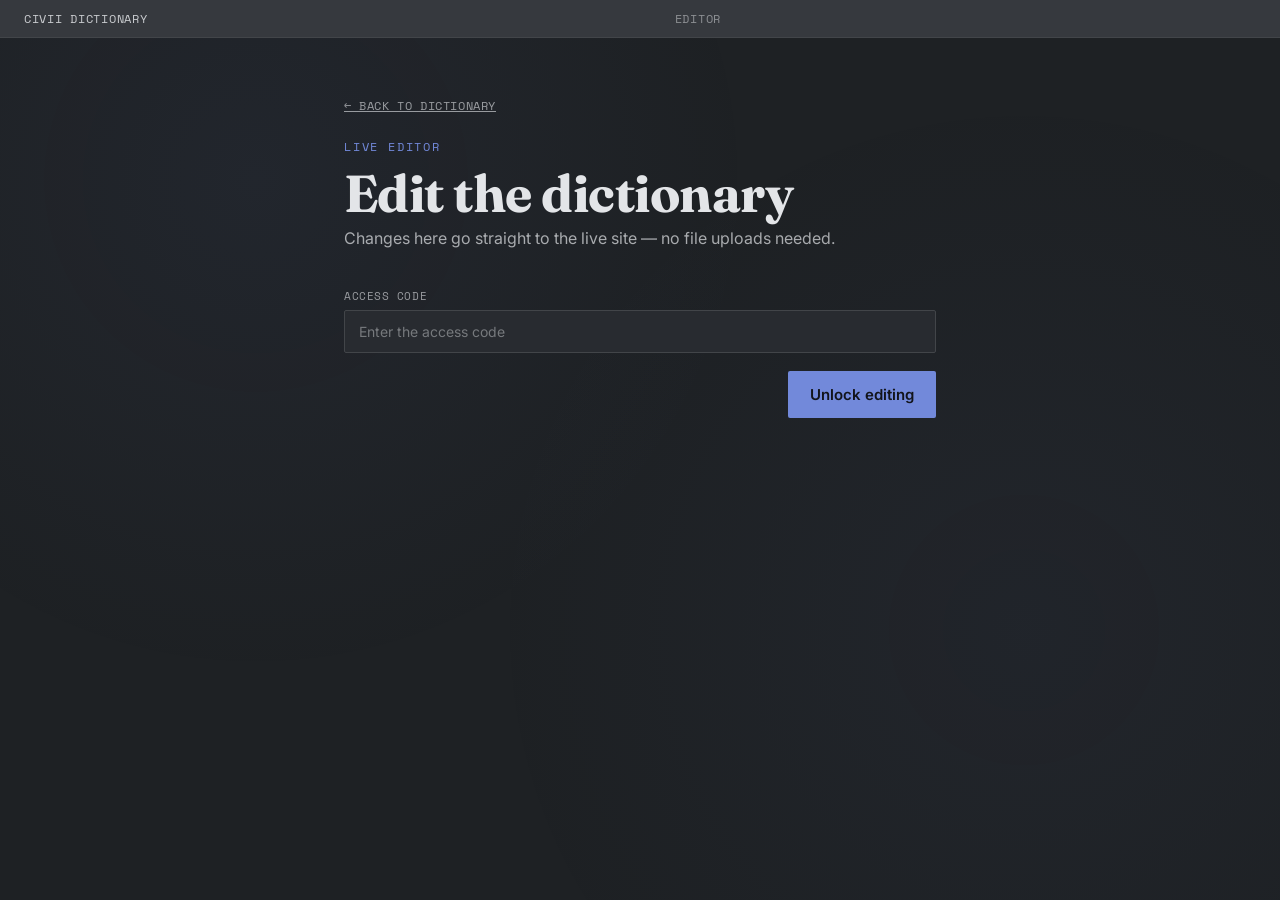
==== civii/edit/index.html @ 72562e59 "Add files via upload" ====
<!DOCTYPE html>
<html lang="en">
<head>
<meta charset="UTF-8">
<meta name="viewport" content="width=device-width, initial-scale=1.0">
<title>Civii Dictionary — Editor</title>
<link rel="preconnect" href="https://fonts.googleapis.com">
<link href="https://fonts.googleapis.com/css2?family=Fraunces:opsz,wght@9..144,400;9..144,500;9..144,600;9..144,700&family=Space+Mono:wght@400;700&family=Inter:wght@400;500;600&display=swap" rel="stylesheet">
<link rel="stylesheet" href="../style.css">
<link rel="stylesheet" href="edit.css">
</head>
<body>

<div class="guidebar">
  <span>Civii Dictionary</span>
  <span class="mid">Editor</span>
  <span>&nbsp;</span>
</div>

<div class="gen-shell">
  <a class="back-link" href="../index.html">&larr; Back to dictionary</a>
  <div class="eyebrow">Live editor</div>
  <h1>Edit the dictionary</h1>
  <p class="tagline">Changes here go straight to the live site — no file uploads needed.</p>

  <div id="lockScreen">
    <div class="field">
      <label for="accessCode">Access code</label>
      <input type="password" id="accessCode" placeholder="Enter the access code" autocomplete="off">
    </div>
    <div class="gen-actions">
      <button type="button" class="primary" id="unlockBtn">Unlock editing</button>
    </div>
    <p id="unlockError" class="edit-error" style="display:none;"></p>
  </div>

  <div id="editScreen" style="display:none;">
    <div class="edit-toolbar">
      <span id="editStatus" class="edit-status"></span>
      <button type="button" class="ghost" id="lockBtn">Lock</button>
    </div>

    <div id="entriesEditList"></div>

    <div class="new-entry-card">
      <h2>Add a new word</h2>
      <div class="field">
        <label for="nTerm">Term</label>
        <input type="text" id="nTerm" maxlength="60" placeholder="e.g. Blorpening">
      </div>
      <div class="field">
        <label for="nDef">Definition</label>
        <textarea id="nDef" maxlength="400" placeholder="What does it mean?"></textarea>
      </div>
      <div class="field">
        <label for="nExample">Example (optional)</label>
        <textarea id="nExample" maxlength="300" placeholder="Used in a sentence…"></textarea>
      </div>
      <div class="gen-actions">
        <button type="button" class="primary" id="addBtn">Add word</button>
      </div>
    </div>
  </div>
</div>

<script src="edit.js"></script>
</body>
</html>
---- civii/style.css ----
:root{
  --bg: #1e2124;
  --bg-panel: #282b30;
  --bg-card: #36393e;
  --border: #424549;
  --accent: #7289da;
  --accent-hover: #8ea1e1;
  --text: #e3e5e8;
  --text-dim: rgba(227,229,232,0.62);
  --text-faint: rgba(227,229,232,0.42);
  --sans: 'Inter', sans-serif;
  --serif: 'Fraunces', serif;
  --mono: 'Space Mono', monospace;
}

*{box-sizing:border-box;}
html{scroll-behavior:smooth;}
body{
  margin:0;
  background:var(--bg);
  color:var(--text);
  font-family:var(--sans);
  -webkit-font-smoothing:antialiased;
}

body::before{
  content:"";
  position:fixed;
  inset:0;
  pointer-events:none;
  background-image:
    radial-gradient(circle at 20% 20%, rgba(114,137,218,0.05) 0, transparent 40%),
    radial-gradient(circle at 80% 70%, rgba(114,137,218,0.04) 0, transparent 45%);
  z-index:0;
}

a{color:var(--accent);}

/* ---------- guide bar ---------- */
.guidebar{
  position:sticky;
  top:0;
  z-index:50;
  display:flex;
  justify-content:space-between;
  align-items:center;
  padding:10px 24px;
  background:var(--bg-card);
  border-bottom:1px solid var(--border);
  color:var(--text);
  font-family:var(--mono);
  font-size:12px;
  letter-spacing:0.06em;
  text-transform:uppercase;
}
.guidebar span{opacity:0.85;}
.guidebar .mid{opacity:0.5;}

/* ---------- header ---------- */
header{
  position:relative;
  z-index:1;
  padding:64px 24px 40px;
  max-width:760px;
  margin:0 auto;
  text-align:center;
}
.eyebrow{
  font-family:var(--mono);
  font-size:12px;
  letter-spacing:0.15em;
  text-transform:uppercase;
  color:var(--accent);
  margin-bottom:14px;
}
h1{
  font-family:var(--serif);
  font-optical-sizing:auto;
  font-weight:700;
  font-size:clamp(48px, 9vw, 88px);
  line-height:0.95;
  margin:0 0 6px;
  letter-spacing:-0.01em;
  color:var(--text);
}
.pronunciation{
  font-family:var(--mono);
  font-size:16px;
  color:var(--text);
  opacity:0.55;
  margin-bottom:18px;
}
.tagline{
  font-size:16px;
  line-height:1.6;
  color:var(--text);
  opacity:0.7;
  max-width:520px;
  margin:0 auto;
}
.stat-row{
  display:flex;
  justify-content:center;
  gap:28px;
  margin-top:28px;
  font-family:var(--mono);
  font-size:12px;
  text-transform:uppercase;
  letter-spacing:0.06em;
  color:var(--text-dim);
}

/* ---------- controls ---------- */
.controls{
  position:relative;
  z-index:1;
  max-width:760px;
  margin:0 auto;
  padding:0 24px 28px;
  display:flex;
  gap:12px;
  flex-wrap:wrap;
}
.search-wrap{
  flex:1;
  min-width:220px;
  position:relative;
}
.search-wrap input{
  width:100%;
  padding:14px 16px 14px 40px;
  border:1.5px solid var(--border);
  border-radius:2px;
  background:var(--bg-panel);
  font-family:var(--sans);
  font-size:15px;
  color:var(--text);
  outline:none;
  transition:border-color .15s ease;
}
.search-wrap input::placeholder{color:var(--text-faint);}
.search-wrap input:focus{border-color:var(--accent);}
.search-wrap::before{
  content:"§";
  position:absolute;
  left:14px;
  top:50%;
  transform:translateY(-50%);
  font-family:var(--serif);
  font-size:17px;
  color:var(--text-faint);
}
button.primary{
  padding:14px 22px;
  background:var(--accent);
  color:#12141a;
  border:none;
  border-radius:2px;
  font-family:var(--sans);
  font-weight:600;
  font-size:15px;
  cursor:pointer;
  transition:background .15s ease, transform .1s ease;
}
button.primary:hover{background:var(--accent-hover);}
button.primary:active{transform:scale(0.98);}
button.primary:focus-visible, .search-wrap input:focus-visible{
  outline:2px solid var(--accent);
  outline-offset:2px;
}
button.ghost{
  padding:11px 18px;
  background:none;
  border:1.5px solid var(--border);
  border-radius:2px;
  font-family:var(--sans);
  font-weight:600;
  font-size:14px;
  color:var(--text);
  cursor:pointer;
}
button.ghost:hover{border-color:var(--accent); color:var(--accent);}

/* ---------- entries ---------- */
main{
  position:relative;
  z-index:1;
  max-width:760px;
  margin:0 auto;
  padding:8px 24px 100px;
}
.entry{
  border-top:1px solid var(--border);
  padding:32px 0;
  display:grid;
  grid-template-columns:52px 1fr;
  gap:20px;
  animation:rise .4s ease both;
}
@keyframes rise{
  from{opacity:0; transform:translateY(8px);}
  to{opacity:1; transform:translateY(0);}
}
.entry-num{
  font-family:var(--mono);
  font-size:13px;
  color:var(--accent);
  padding-top:6px;
}
.entry-head{
  display:flex;
  align-items:baseline;
  gap:12px;
  flex-wrap:wrap;
  margin-bottom:6px;
}
.entry-term{
  font-family:var(--serif);
  font-weight:600;
  font-size:28px;
  color:var(--text);
}
.entry-pron{
  font-family:var(--mono);
  font-size:13px;
  color:var(--text-faint);
}
.entry-pos{
  font-family:var(--serif);
  font-style:italic;
  font-size:14px;
  color:var(--text-dim);
}
.entry-def{
  font-size:16px;
  line-height:1.65;
  margin:0 0 10px;
  color:var(--text);
}
.entry-example{
  border-left:2px solid var(--accent);
  padding-left:14px;
  font-family:var(--serif);
  font-style:italic;
  font-size:15px;
  line-height:1.6;
  color:var(--text-dim);
  margin:0 0 12px;
}
.empty{
  text-align:center;
  padding:60px 20px;
  font-family:var(--mono);
  font-size:13px;
  text-transform:uppercase;
  letter-spacing:0.05em;
  color:var(--text-faint);
}

.load-state{
  text-align:center;
  padding:60px 20px;
  font-family:var(--mono);
  font-size:13px;
  text-transform:uppercase;
  letter-spacing:0.05em;
  color:var(--text-faint);
}
.load-state.error{color:var(--accent); opacity:0.9;}

/* ---------- how-to panel ---------- */
.howto{
  max-width:760px;
  margin:0 auto 8px;
  padding:0 24px;
}
.howto details{
  border:1px solid var(--border);
  border-radius:2px;
  background:var(--bg-panel);
  padding:14px 16px;
}
.howto summary{
  cursor:pointer;
  font-family:var(--mono);
  font-size:12px;
  text-transform:uppercase;
  letter-spacing:0.05em;
  color:var(--text-dim);
}
.howto p{
  font-size:14px;
  line-height:1.6;
  margin:12px 0 0;
  color:var(--text-dim);
}
.howto a{color:var(--accent);}
.howto code{
  background:rgba(114,137,218,0.15);
  color:var(--accent-hover);
  padding:1px 5px;
  border-radius:3px;
  font-family:var(--mono);
  font-size:13px;
}

/* ---------- generator page ---------- */
.gen-shell{
  position:relative;
  z-index:1;
  max-width:640px;
  margin:0 auto;
  padding:56px 24px 100px;
}
.gen-shell .eyebrow{text-align:left;}
.gen-shell h1{font-size:clamp(36px, 7vw, 52px); text-align:left; margin-bottom:8px;}
.gen-shell .tagline{margin:0 0 36px; max-width:none; text-align:left;}
.field{margin-bottom:18px;}
.field label{
  display:block;
  font-family:var(--mono);
  font-size:11px;
  text-transform:uppercase;
  letter-spacing:0.05em;
  color:var(--text-dim);
  margin-bottom:6px;
}
.field input, .field textarea{
  width:100%;
  padding:12px 14px;
  border:1.5px solid var(--border);
  border-radius:2px;
  background:var(--bg-panel);
  font-family:var(--sans);
  font-size:14px;
  color:var(--text);
  outline:none;
  resize:vertical;
}
.field input::placeholder, .field textarea::placeholder{color:var(--text-faint);}
.field input:focus, .field textarea:focus{border-color:var(--accent);}
.field textarea{min-height:80px;}
.gen-actions{
  display:flex;
  justify-content:flex-end;
  gap:10px;
  margin-top:8px;
}
.gen-output-wrap{
  margin-top:36px;
  border-top:1px solid var(--border);
  padding-top:28px;
}
.gen-output-wrap p{
  font-size:14px;
  line-height:1.6;
  color:var(--text-dim);
  margin:0 0 14px;
}
.gen-output-wrap code{
  background:rgba(114,137,218,0.15);
  color:var(--accent-hover);
  padding:1px 5px;
  border-radius:3px;
  font-family:var(--mono);
  font-size:13px;
}
#snippetOutput{
  min-height:200px;
  font-family:var(--mono);
  font-size:13px;
  white-space:pre;
}
.back-link{
  display:inline-block;
  margin-bottom:24px;
  font-family:var(--mono);
  font-size:12px;
  text-transform:uppercase;
  letter-spacing:0.05em;
  color:var(--text-dim);
}
.back-link:hover{color:var(--accent);}

@media (max-width:480px){
  .entry{grid-template-columns:32px 1fr; gap:12px;}
  .entry-term{font-size:23px;}
}

@media (prefers-reduced-motion: reduce){
  *{animation-duration:0.01ms !important; scroll-behavior:auto !important;}
}
---- civii/edit/edit.css ----
.edit-error{
  color:#e58a8a;
  font-size:13px;
  font-family:var(--mono);
  margin-top:10px;
}

.edit-toolbar{
  display:flex;
  justify-content:space-between;
  align-items:center;
  margin-bottom:24px;
}
.edit-status{
  font-family:var(--mono);
  font-size:12px;
  text-transform:uppercase;
  letter-spacing:0.05em;
  color:var(--text-dim);
}

.edit-card{
  border:1px solid var(--border);
  background:var(--bg-panel);
  border-radius:2px;
  padding:20px;
  margin-bottom:16px;
}
.edit-card .field{margin-bottom:12px;}
.edit-card-actions{
  display:flex;
  justify-content:flex-end;
  gap:8px;
  margin-top:6px;
}
button.danger{
  padding:11px 18px;
  background:none;
  border:1.5px solid rgba(229,138,138,0.5);
  border-radius:2px;
  font-family:var(--sans);
  font-weight:600;
  font-size:14px;
  color:#e58a8a;
  cursor:pointer;
}
button.danger:hover{border-color:#e58a8a; background:rgba(229,138,138,0.08);}

.new-entry-card{
  border-top:1px solid var(--border);
  padding-top:28px;
  margin-top:12px;
}
.new-entry-card h2{
  font-family:var(--serif);
  font-size:22px;
  margin:0 0 18px;
  color:var(--text);
}

.save-hint{
  font-family:var(--mono);
  font-size:11px;
  color:var(--text-faint);
  margin-top:4px;
}
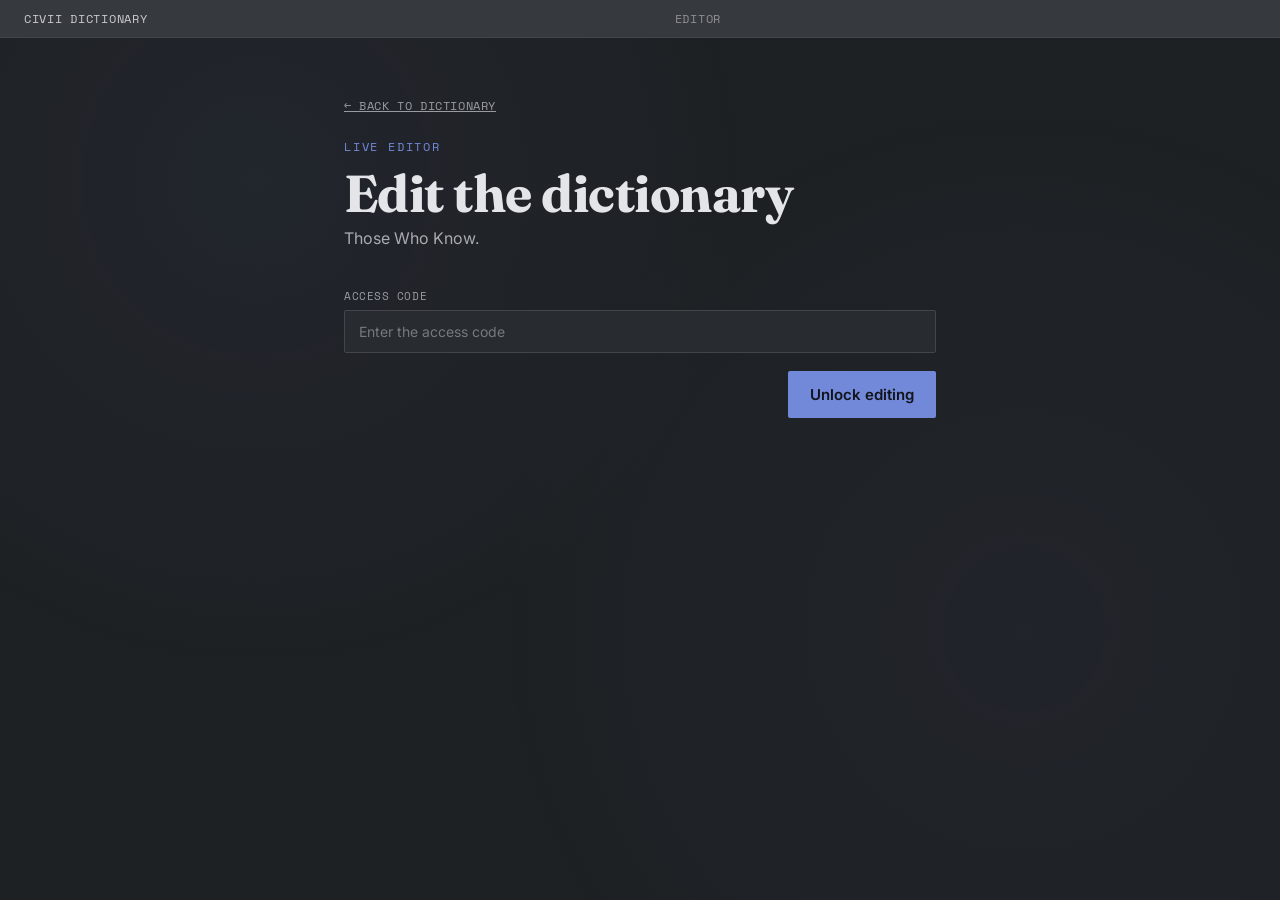
==== commit 45d7962b: "Update index.html" ====
--- a/civii/edit/index.html
+++ b/civii/edit/index.html
@@ -21,7 +21,7 @@
   <a class="back-link" href="../index.html">&larr; Back to dictionary</a>
   <div class="eyebrow">Live editor</div>
   <h1>Edit the dictionary</h1>
-  <p class="tagline">Changes here go straight to the live site — no file uploads needed.</p>
+  <p class="tagline">Those Who Know.</p>
 
   <div id="lockScreen">
     <div class="field">
@@ -40,9 +40,11 @@
       <button type="button" class="ghost" id="lockBtn">Lock</button>
     </div>
 
-    <div id="entriesEditList"></div>
+    <div class="add-toggle-row">
+      <button type="button" class="primary" id="toggleAddBtn">+ Add a new word</button>
+    </div>
 
-    <div class="new-entry-card">
+    <div class="new-entry-card" id="newEntryCard" style="display:none;">
       <h2>Add a new word</h2>
       <div class="field">
         <label for="nTerm">Term</label>
@@ -57,9 +59,17 @@
         <textarea id="nExample" maxlength="300" placeholder="Used in a sentence…"></textarea>
       </div>
       <div class="gen-actions">
+        <button type="button" class="ghost" id="cancelAddBtn">Cancel</button>
         <button type="button" class="primary" id="addBtn">Add word</button>
       </div>
     </div>
+
+    <div class="edit-search-wrap">
+      <input type="text" id="editSearch" placeholder="Search entries to edit…" autocomplete="off">
+      <span class="edit-count" id="editCount"></span>
+    </div>
+
+    <div id="entriesEditList"></div>
   </div>
 </div>
 
--- a/civii/edit/edit.css
+++ b/civii/edit/edit.css
@@ -46,10 +46,59 @@
 }
 button.danger:hover{border-color:#e58a8a; background:rgba(229,138,138,0.08);}
 
+.add-toggle-row{
+  margin-bottom:20px;
+}
+.add-toggle-row button{
+  width:100%;
+}
+
+.edit-search-wrap{
+  position:relative;
+  margin-bottom:20px;
+  display:flex;
+  align-items:center;
+  gap:10px;
+}
+.edit-search-wrap input{
+  flex:1;
+  padding:12px 14px 12px 36px;
+  border:1.5px solid var(--border);
+  border-radius:2px;
+  background:var(--bg-panel);
+  font-family:var(--sans);
+  font-size:14px;
+  color:var(--text);
+  outline:none;
+}
+.edit-search-wrap input::placeholder{color:var(--text-faint);}
+.edit-search-wrap input:focus{border-color:var(--accent);}
+.edit-search-wrap::before{
+  content:"§";
+  position:absolute;
+  left:12px;
+  top:50%;
+  transform:translateY(-50%);
+  font-family:var(--serif);
+  font-size:15px;
+  color:var(--text-faint);
+  pointer-events:none;
+}
+.edit-count{
+  font-family:var(--mono);
+  font-size:11px;
+  text-transform:uppercase;
+  letter-spacing:0.05em;
+  color:var(--text-faint);
+  white-space:nowrap;
+}
+
 .new-entry-card{
-  border-top:1px solid var(--border);
-  padding-top:28px;
-  margin-top:12px;
+  border:1px solid var(--border);
+  background:var(--bg-panel);
+  border-radius:2px;
+  padding:24px;
+  margin-bottom:24px;
 }
 .new-entry-card h2{
   font-family:var(--serif);
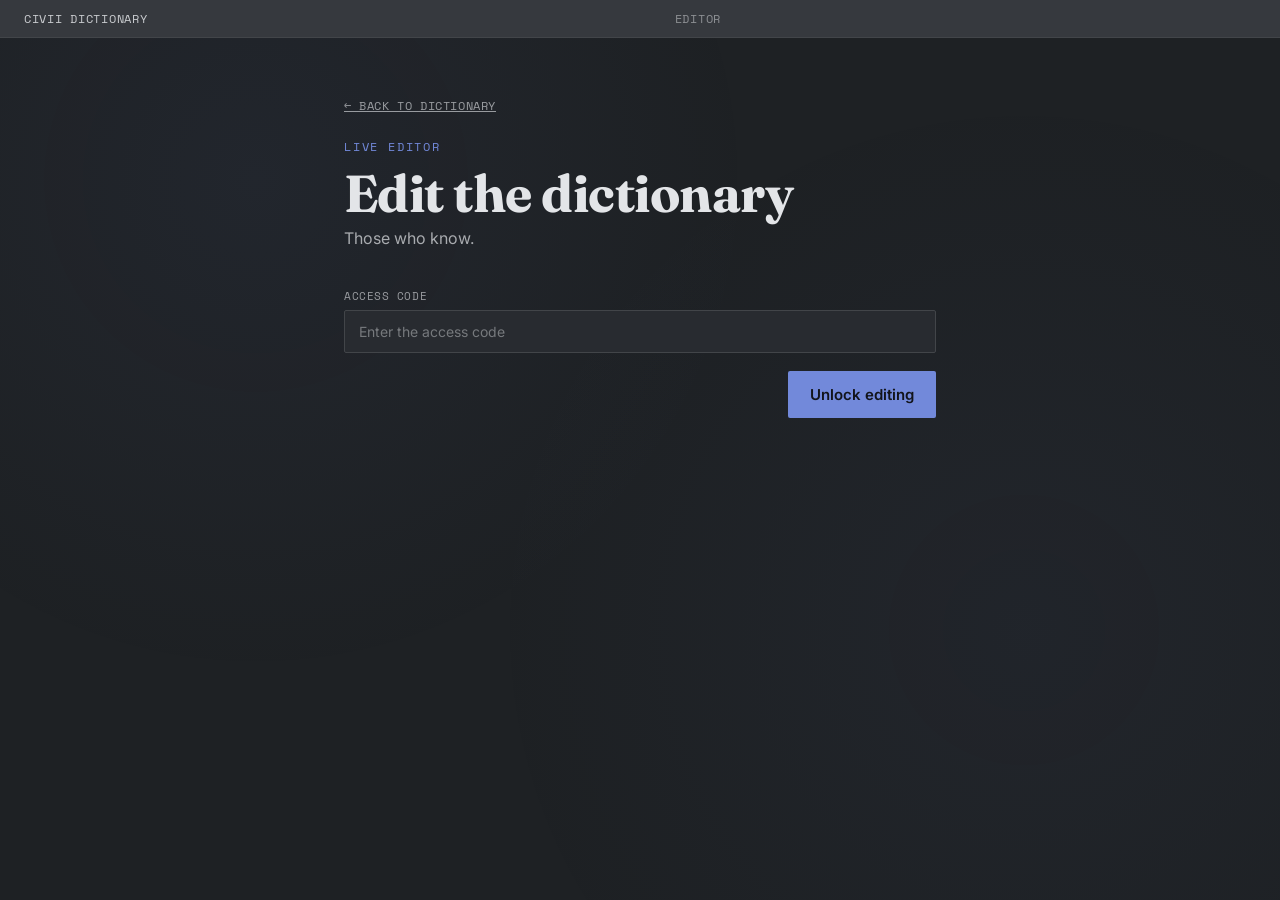
==== commit 66a0f92d: "Add files via upload" ====
--- a/civii/edit/index.html
+++ b/civii/edit/index.html
@@ -21,7 +21,7 @@
   <a class="back-link" href="../index.html">&larr; Back to dictionary</a>
   <div class="eyebrow">Live editor</div>
   <h1>Edit the dictionary</h1>
-  <p class="tagline">Those Who Know.</p>
+  <p class="tagline">Those who know.</p>
 
   <div id="lockScreen">
     <div class="field">
@@ -55,6 +55,19 @@
         <textarea id="nDef" maxlength="400" placeholder="What does it mean?"></textarea>
       </div>
       <div class="field">
+        <label for="nPos">Part of speech</label>
+        <select id="nPos">
+          <option value="noun">noun</option>
+          <option value="proper noun">proper noun</option>
+          <option value="verb">verb</option>
+          <option value="phrase">phrase</option>
+          <option value="idiom">idiom</option>
+          <option value="abbreviation">abbreviation</option>
+          <option value="adjective">adjective</option>
+          <option value="interjection">interjection</option>
+        </select>
+      </div>
+      <div class="field">
         <label for="nExample">Example (optional)</label>
         <textarea id="nExample" maxlength="300" placeholder="Used in a sentence…"></textarea>
       </div>
@@ -73,6 +86,8 @@
   </div>
 </div>
 
+<button type="button" id="backToTopBtn" class="back-to-top" title="Back to top" aria-label="Back to top">&uarr;</button>
+
 <script src="edit.js"></script>
 </body>
 </html>
--- a/civii/edit/edit.css
+++ b/civii/edit/edit.css
@@ -113,3 +113,41 @@
   color:var(--text-faint);
   margin-top:4px;
 }
+
+.field select{
+  width:100%;
+  padding:12px 14px;
+  border:1.5px solid var(--border);
+  border-radius:2px;
+  background:var(--bg-panel);
+  font-family:var(--sans);
+  font-size:14px;
+  color:var(--text);
+  outline:none;
+  cursor:pointer;
+}
+.field select:focus{border-color:var(--accent);}
+
+.back-to-top{
+  position:fixed;
+  bottom:24px;
+  right:24px;
+  width:48px;
+  height:48px;
+  border-radius:50%;
+  background:var(--accent);
+  color:#12141a;
+  border:none;
+  font-size:20px;
+  line-height:1;
+  cursor:pointer;
+  box-shadow:0 8px 20px rgba(0,0,0,0.35);
+  display:none;
+  align-items:center;
+  justify-content:center;
+  transition:transform .15s ease, background .15s ease;
+  z-index:60;
+}
+.back-to-top.visible{display:flex;}
+.back-to-top:hover{background:var(--accent-hover); transform:scale(1.06);}
+.back-to-top:active{transform:scale(0.96);}
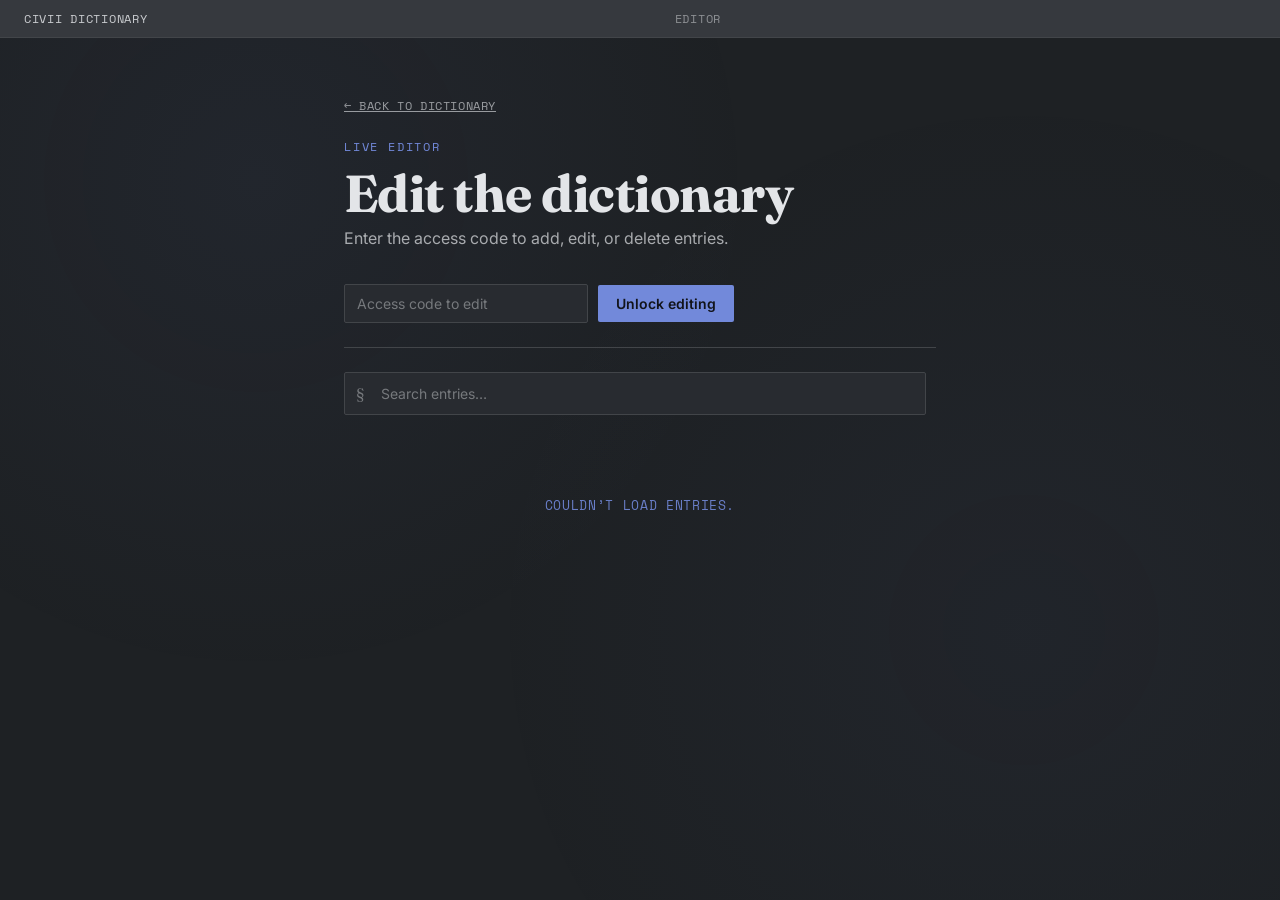
==== commit fe58f258: "Add files via upload" ====
--- a/civii/edit/index.html
+++ b/civii/edit/index.html
@@ -21,68 +21,55 @@
   <a class="back-link" href="../index.html">&larr; Back to dictionary</a>
   <div class="eyebrow">Live editor</div>
   <h1>Edit the dictionary</h1>
-  <p class="tagline">Those who know.</p>
+  <p class="tagline">Enter the access code to add, edit, or delete entries.</p>
 
-  <div id="lockScreen">
+  <div class="edit-topbar">
+    <div class="access-inline" id="accessInline">
+      <input type="password" id="accessCode" placeholder="Access code to edit" autocomplete="off">
+      <button type="button" class="primary" id="unlockBtn">Unlock editing</button>
+    </div>
+    <div class="access-inline" id="unlockedInline" style="display:none;">
+      <span class="edit-status" id="editStatus">Editing unlocked</span>
+      <button type="button" class="ghost" id="lockBtn">Lock</button>
+    </div>
+  </div>
+  <p id="unlockError" class="edit-error" style="display:none;"></p>
+
+  <div class="add-toggle-row" id="addToggleRow" style="display:none;">
+    <button type="button" class="primary" id="toggleAddBtn">+ Add a new word</button>
+  </div>
+
+  <div class="new-entry-card" id="newEntryCard" style="display:none;">
+    <h2>Add a new word</h2>
     <div class="field">
-      <label for="accessCode">Access code</label>
-      <input type="password" id="accessCode" placeholder="Enter the access code" autocomplete="off">
+      <label for="nTerm">Term</label>
+      <input type="text" id="nTerm" maxlength="60" placeholder="e.g. Blorpening">
+    </div>
+    <div class="field">
+      <label for="nDef">Definition</label>
+      <textarea id="nDef" maxlength="400" placeholder="What does it mean?"></textarea>
+    </div>
+    <div class="field">
+      <label>Part of speech</label>
+      <div class="pos-picker" id="nPosPicker"></div>
+    </div>
+    <div class="field">
+      <label for="nExample">Example (optional)</label>
+      <textarea id="nExample" maxlength="300" placeholder="Used in a sentence…"></textarea>
     </div>
     <div class="gen-actions">
-      <button type="button" class="primary" id="unlockBtn">Unlock editing</button>
+      <button type="button" class="ghost" id="cancelAddBtn">Cancel</button>
+      <button type="button" class="primary" id="addBtn">Add word</button>
     </div>
-    <p id="unlockError" class="edit-error" style="display:none;"></p>
   </div>
 
-  <div id="editScreen" style="display:none;">
-    <div class="edit-toolbar">
-      <span id="editStatus" class="edit-status"></span>
-      <button type="button" class="ghost" id="lockBtn">Lock</button>
-    </div>
+  <div class="edit-search-wrap">
+    <input type="text" id="editSearch" placeholder="Search entries…" autocomplete="off">
+    <span class="edit-count" id="editCount"></span>
+  </div>
 
-    <div class="add-toggle-row">
-      <button type="button" class="primary" id="toggleAddBtn">+ Add a new word</button>
-    </div>
-
-    <div class="new-entry-card" id="newEntryCard" style="display:none;">
-      <h2>Add a new word</h2>
-      <div class="field">
-        <label for="nTerm">Term</label>
-        <input type="text" id="nTerm" maxlength="60" placeholder="e.g. Blorpening">
-      </div>
-      <div class="field">
-        <label for="nDef">Definition</label>
-        <textarea id="nDef" maxlength="400" placeholder="What does it mean?"></textarea>
-      </div>
-      <div class="field">
-        <label for="nPos">Part of speech</label>
-        <select id="nPos">
-          <option value="noun">noun</option>
-          <option value="proper noun">proper noun</option>
-          <option value="verb">verb</option>
-          <option value="phrase">phrase</option>
-          <option value="idiom">idiom</option>
-          <option value="abbreviation">abbreviation</option>
-          <option value="adjective">adjective</option>
-          <option value="interjection">interjection</option>
-        </select>
-      </div>
-      <div class="field">
-        <label for="nExample">Example (optional)</label>
-        <textarea id="nExample" maxlength="300" placeholder="Used in a sentence…"></textarea>
-      </div>
-      <div class="gen-actions">
-        <button type="button" class="ghost" id="cancelAddBtn">Cancel</button>
-        <button type="button" class="primary" id="addBtn">Add word</button>
-      </div>
-    </div>
-
-    <div class="edit-search-wrap">
-      <input type="text" id="editSearch" placeholder="Search entries to edit…" autocomplete="off">
-      <span class="edit-count" id="editCount"></span>
-    </div>
-
-    <div id="entriesEditList"></div>
+  <div id="entriesEditList">
+    <div class="load-state">Loading entries…</div>
   </div>
 </div>
 
--- a/civii/edit/edit.css
+++ b/civii/edit/edit.css
@@ -5,57 +5,50 @@
   margin-top:10px;
 }
 
-.edit-toolbar{
+.edit-topbar{
   display:flex;
   justify-content:space-between;
   align-items:center;
-  margin-bottom:24px;
-}
+  flex-wrap:wrap;
+  gap:12px;
+  margin-bottom:8px;
+  padding-bottom:24px;
+  border-bottom:1px solid var(--border);
+}
+.access-inline{
+  display:flex;
+  align-items:center;
+  gap:10px;
+  flex-wrap:wrap;
+}
+.access-inline input{
+  padding:10px 12px;
+  border:1.5px solid var(--border);
+  border-radius:2px;
+  background:var(--bg-panel);
+  font-family:var(--sans);
+  font-size:14px;
+  color:var(--text);
+  outline:none;
+  min-width:200px;
+}
+.access-inline input::placeholder{color:var(--text-faint);}
+.access-inline input:focus{border-color:var(--accent);}
+.access-inline button.primary{padding:10px 18px; font-size:14px;}
 .edit-status{
   font-family:var(--mono);
   font-size:12px;
   text-transform:uppercase;
   letter-spacing:0.05em;
-  color:var(--text-dim);
-}
-
-.edit-card{
-  border:1px solid var(--border);
-  background:var(--bg-panel);
-  border-radius:2px;
-  padding:20px;
-  margin-bottom:16px;
-}
-.edit-card .field{margin-bottom:12px;}
-.edit-card-actions{
-  display:flex;
-  justify-content:flex-end;
-  gap:8px;
-  margin-top:6px;
-}
-button.danger{
-  padding:11px 18px;
-  background:none;
-  border:1.5px solid rgba(229,138,138,0.5);
-  border-radius:2px;
-  font-family:var(--sans);
-  font-weight:600;
-  font-size:14px;
-  color:#e58a8a;
-  cursor:pointer;
-}
-button.danger:hover{border-color:#e58a8a; background:rgba(229,138,138,0.08);}
-
-.add-toggle-row{
-  margin-bottom:20px;
-}
-.add-toggle-row button{
-  width:100%;
-}
+  color:var(--accent-hover);
+}
+
+.add-toggle-row{margin:24px 0 20px;}
+.add-toggle-row button{width:100%;}
 
 .edit-search-wrap{
   position:relative;
-  margin-bottom:20px;
+  margin:24px 0 20px;
   display:flex;
   align-items:center;
   gap:10px;
@@ -107,14 +100,17 @@
   color:var(--text);
 }
 
-.save-hint{
+.field{margin-bottom:18px;}
+.field label{
+  display:block;
   font-family:var(--mono);
   font-size:11px;
-  color:var(--text-faint);
-  margin-top:4px;
-}
-
-.field select{
+  text-transform:uppercase;
+  letter-spacing:0.05em;
+  color:var(--text-dim);
+  margin-bottom:6px;
+}
+.field input, .field textarea{
   width:100%;
   padding:12px 14px;
   border:1.5px solid var(--border);
@@ -124,24 +120,201 @@
   font-size:14px;
   color:var(--text);
   outline:none;
-  cursor:pointer;
-}
-.field select:focus{border-color:var(--accent);}
+  resize:vertical;
+}
+.field input::placeholder, .field textarea::placeholder{color:var(--text-faint);}
+.field input:focus, .field textarea:focus{border-color:var(--accent);}
+.field textarea{min-height:80px;}
+
+/* ---------- part-of-speech pill picker ---------- */
+.pos-picker{
+  display:flex;
+  flex-wrap:wrap;
+  gap:8px;
+}
+.pos-pill{
+  padding:8px 16px;
+  background:var(--bg-panel);
+  border:1.5px solid var(--border);
+  border-radius:20px;
+  font-family:var(--mono);
+  font-size:12px;
+  text-transform:lowercase;
+  letter-spacing:0.02em;
+  color:var(--text-dim);
+  cursor:pointer;
+  transition:all .15s ease;
+}
+.pos-pill:hover{border-color:var(--accent); color:var(--text);}
+.pos-pill.active{
+  background:var(--accent);
+  border-color:var(--accent);
+  color:#ffffff;
+  font-weight:700;
+}
+
+.gen-actions{
+  display:flex;
+  justify-content:flex-end;
+  gap:10px;
+  margin-top:8px;
+}
+button.primary{
+  padding:14px 22px;
+  background:var(--accent);
+  color:#12141a;
+  border:none;
+  border-radius:2px;
+  font-family:var(--sans);
+  font-weight:600;
+  font-size:15px;
+  cursor:pointer;
+  transition:background .15s ease, transform .1s ease;
+}
+button.primary:hover{background:var(--accent-hover);}
+button.primary:active{transform:scale(0.98);}
+button.ghost{
+  padding:11px 18px;
+  background:none;
+  border:1.5px solid var(--border);
+  border-radius:2px;
+  font-family:var(--sans);
+  font-weight:600;
+  font-size:14px;
+  color:var(--text);
+  cursor:pointer;
+}
+button.ghost:hover{border-color:var(--accent); color:var(--accent);}
+
+/* ---------- editable entry cards (unlocked) ---------- */
+.edit-card{
+  border:1px solid var(--border);
+  background:var(--bg-panel);
+  border-radius:2px;
+  padding:20px;
+  margin-bottom:16px;
+}
+.edit-card .field{margin-bottom:12px;}
+.edit-card-actions{
+  display:flex;
+  justify-content:flex-end;
+  gap:8px;
+  margin-top:6px;
+}
+button.danger{
+  padding:11px 18px;
+  background:none;
+  border:1.5px solid rgba(229,138,138,0.5);
+  border-radius:2px;
+  font-family:var(--sans);
+  font-weight:600;
+  font-size:14px;
+  color:#e58a8a;
+  cursor:pointer;
+}
+button.danger:hover{border-color:#e58a8a; background:rgba(229,138,138,0.08);}
+.save-hint{
+  font-family:var(--mono);
+  font-size:11px;
+  color:var(--text-faint);
+  margin-top:4px;
+}
+
+/* ---------- read-only entry cards (locked) ---------- */
+.readonly-entry{
+  border-top:1px solid var(--border);
+  padding:24px 0;
+}
+.readonly-entry:first-child{border-top:none;}
+.readonly-entry .entry-head{
+  display:flex;
+  align-items:baseline;
+  gap:12px;
+  flex-wrap:wrap;
+  margin-bottom:6px;
+}
+.readonly-entry .entry-term{
+  font-family:var(--serif);
+  font-weight:600;
+  font-size:24px;
+  color:var(--text);
+}
+.readonly-entry .entry-pron{
+  font-family:var(--mono);
+  font-size:12px;
+  color:var(--text-faint);
+}
+.readonly-entry .entry-pos{
+  font-family:var(--serif);
+  font-style:italic;
+  font-size:13px;
+  color:var(--text-dim);
+}
+.readonly-entry .entry-def{
+  font-size:15px;
+  line-height:1.6;
+  margin:0 0 8px;
+  color:var(--text);
+}
+.readonly-entry .entry-example{
+  border-left:2px solid var(--accent);
+  padding-left:14px;
+  font-family:var(--serif);
+  font-style:italic;
+  font-size:14px;
+  line-height:1.6;
+  color:var(--text-dim);
+  margin:0;
+}
+
+.gen-shell{
+  position:relative;
+  z-index:1;
+  max-width:640px;
+  margin:0 auto;
+  padding:56px 24px 100px;
+}
+.gen-shell .eyebrow{text-align:left;}
+.gen-shell h1{font-size:clamp(36px, 7vw, 52px); text-align:left; margin-bottom:8px;}
+.gen-shell .tagline{margin:0 0 32px; max-width:none; text-align:left;}
+
+.back-link{
+  display:inline-block;
+  margin-bottom:24px;
+  font-family:var(--mono);
+  font-size:12px;
+  text-transform:uppercase;
+  letter-spacing:0.05em;
+  color:var(--text-dim);
+}
+.back-link:hover{color:var(--accent);}
+
+.empty, .load-state{
+  text-align:center;
+  padding:60px 20px;
+  font-family:var(--mono);
+  font-size:13px;
+  text-transform:uppercase;
+  letter-spacing:0.05em;
+  color:var(--text-faint);
+}
+.load-state.error{color:var(--accent); opacity:0.9;}
 
 .back-to-top{
   position:fixed;
   bottom:24px;
   right:24px;
-  width:48px;
-  height:48px;
+  width:52px;
+  height:52px;
   border-radius:50%;
   background:var(--accent);
-  color:#12141a;
+  color:#ffffff;
   border:none;
   font-size:20px;
+  font-weight:700;
   line-height:1;
   cursor:pointer;
-  box-shadow:0 8px 20px rgba(0,0,0,0.35);
+  box-shadow:0 8px 24px rgba(0,0,0,0.4);
   display:none;
   align-items:center;
   justify-content:center;
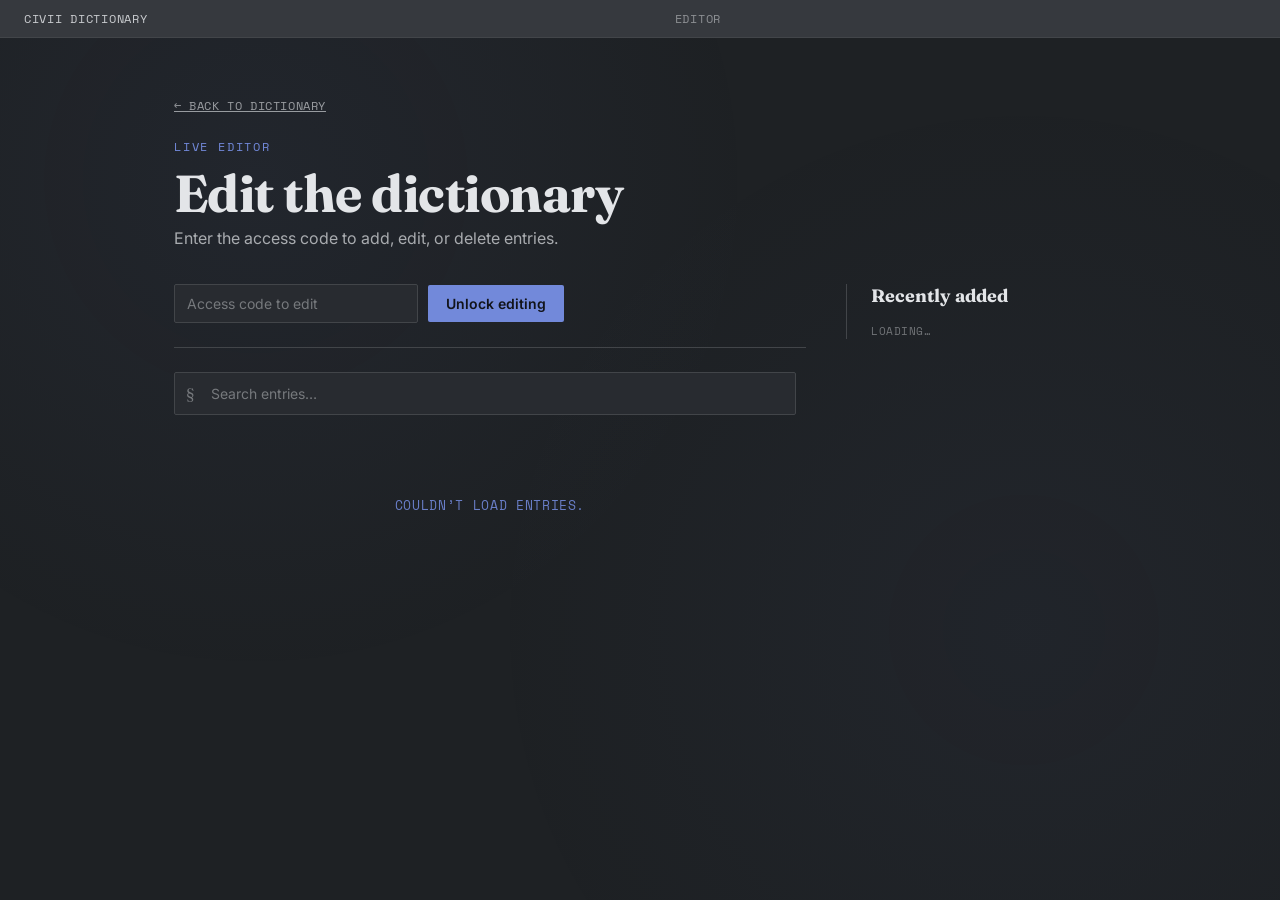
==== commit 1f0400d3: "Add files via upload" ====
--- a/civii/edit/index.html
+++ b/civii/edit/index.html
@@ -23,53 +23,64 @@
   <h1>Edit the dictionary</h1>
   <p class="tagline">Enter the access code to add, edit, or delete entries.</p>
 
-  <div class="edit-topbar">
-    <div class="access-inline" id="accessInline">
-      <input type="password" id="accessCode" placeholder="Access code to edit" autocomplete="off">
-      <button type="button" class="primary" id="unlockBtn">Unlock editing</button>
+  <div class="edit-layout">
+    <div class="edit-main">
+      <div class="edit-topbar">
+        <div class="access-inline" id="accessInline">
+          <input type="password" id="accessCode" placeholder="Access code to edit" autocomplete="off">
+          <button type="button" class="primary" id="unlockBtn">Unlock editing</button>
+        </div>
+        <div class="access-inline" id="unlockedInline" style="display:none;">
+          <span class="edit-status" id="editStatus">Editing unlocked</span>
+          <button type="button" class="ghost" id="lockBtn">Lock</button>
+        </div>
+      </div>
+      <p id="unlockError" class="edit-error" style="display:none;"></p>
+
+      <div class="add-toggle-row" id="addToggleRow" style="display:none;">
+        <button type="button" class="primary" id="toggleAddBtn">+ Add a new word</button>
+      </div>
+
+      <div class="new-entry-card" id="newEntryCard" style="display:none;">
+        <h2>Add a new word</h2>
+        <div class="field">
+          <label for="nTerm">Term</label>
+          <input type="text" id="nTerm" maxlength="60" placeholder="e.g. Blorpening">
+        </div>
+        <div class="field">
+          <label for="nDef">Definition</label>
+          <textarea id="nDef" maxlength="400" placeholder="What does it mean?"></textarea>
+        </div>
+        <div class="field">
+          <label>Part of speech</label>
+          <div class="pos-picker" id="nPosPicker"></div>
+        </div>
+        <div class="field">
+          <label for="nExample">Example (optional)</label>
+          <textarea id="nExample" maxlength="300" placeholder="Used in a sentence…"></textarea>
+        </div>
+        <div class="gen-actions">
+          <button type="button" class="ghost" id="cancelAddBtn">Cancel</button>
+          <button type="button" class="primary" id="addBtn">Add word</button>
+        </div>
+      </div>
+
+      <div class="edit-search-wrap">
+        <input type="text" id="editSearch" placeholder="Search entries…" autocomplete="off">
+        <span class="edit-count" id="editCount"></span>
+      </div>
+
+      <div id="entriesEditList">
+        <div class="load-state">Loading entries…</div>
+      </div>
     </div>
-    <div class="access-inline" id="unlockedInline" style="display:none;">
-      <span class="edit-status" id="editStatus">Editing unlocked</span>
-      <button type="button" class="ghost" id="lockBtn">Lock</button>
-    </div>
-  </div>
-  <p id="unlockError" class="edit-error" style="display:none;"></p>
 
-  <div class="add-toggle-row" id="addToggleRow" style="display:none;">
-    <button type="button" class="primary" id="toggleAddBtn">+ Add a new word</button>
-  </div>
-
-  <div class="new-entry-card" id="newEntryCard" style="display:none;">
-    <h2>Add a new word</h2>
-    <div class="field">
-      <label for="nTerm">Term</label>
-      <input type="text" id="nTerm" maxlength="60" placeholder="e.g. Blorpening">
-    </div>
-    <div class="field">
-      <label for="nDef">Definition</label>
-      <textarea id="nDef" maxlength="400" placeholder="What does it mean?"></textarea>
-    </div>
-    <div class="field">
-      <label>Part of speech</label>
-      <div class="pos-picker" id="nPosPicker"></div>
-    </div>
-    <div class="field">
-      <label for="nExample">Example (optional)</label>
-      <textarea id="nExample" maxlength="300" placeholder="Used in a sentence…"></textarea>
-    </div>
-    <div class="gen-actions">
-      <button type="button" class="ghost" id="cancelAddBtn">Cancel</button>
-      <button type="button" class="primary" id="addBtn">Add word</button>
-    </div>
-  </div>
-
-  <div class="edit-search-wrap">
-    <input type="text" id="editSearch" placeholder="Search entries…" autocomplete="off">
-    <span class="edit-count" id="editCount"></span>
-  </div>
-
-  <div id="entriesEditList">
-    <div class="load-state">Loading entries…</div>
+    <aside class="recent-sidebar">
+      <h2>Recently added</h2>
+      <div id="recentList">
+        <div class="recent-empty">Loading…</div>
+      </div>
+    </aside>
   </div>
 </div>
 
--- a/civii/edit/edit.css
+++ b/civii/edit/edit.css
@@ -126,8 +126,13 @@
 .field input:focus, .field textarea:focus{border-color:var(--accent);}
 .field textarea{min-height:80px;}
 
-/* ---------- part-of-speech pill picker ---------- */
+/* ---------- part-of-speech multi-select picker ---------- */
 .pos-picker{
+  display:flex;
+  flex-direction:column;
+  gap:10px;
+}
+.pos-pills-row{
   display:flex;
   flex-wrap:wrap;
   gap:8px;
@@ -152,6 +157,35 @@
   color:#ffffff;
   font-weight:700;
 }
+.pos-custom-row{
+  display:flex;
+  gap:8px;
+}
+.pos-custom-row input{
+  flex:1;
+  padding:8px 12px;
+  border:1.5px dashed var(--border);
+  border-radius:20px;
+  background:transparent;
+  font-family:var(--sans);
+  font-size:13px;
+  color:var(--text);
+  outline:none;
+}
+.pos-custom-row input::placeholder{color:var(--text-faint);}
+.pos-custom-row input:focus{border-color:var(--accent); border-style:solid;}
+.pos-custom-add{
+  padding:8px 16px;
+  background:none;
+  border:1.5px solid var(--border);
+  border-radius:20px;
+  font-family:var(--mono);
+  font-size:12px;
+  color:var(--text-dim);
+  cursor:pointer;
+  white-space:nowrap;
+}
+.pos-custom-add:hover{border-color:var(--accent); color:var(--accent);}
 
 .gen-actions{
   display:flex;
@@ -270,13 +304,70 @@
 .gen-shell{
   position:relative;
   z-index:1;
-  max-width:640px;
+  max-width:980px;
   margin:0 auto;
   padding:56px 24px 100px;
 }
 .gen-shell .eyebrow{text-align:left;}
 .gen-shell h1{font-size:clamp(36px, 7vw, 52px); text-align:left; margin-bottom:8px;}
 .gen-shell .tagline{margin:0 0 32px; max-width:none; text-align:left;}
+
+.edit-layout{
+  display:grid;
+  grid-template-columns:1fr 260px;
+  gap:40px;
+  align-items:start;
+}
+.edit-main{min-width:0;}
+
+.recent-sidebar{
+  position:sticky;
+  top:76px;
+  border-left:1px solid var(--border);
+  padding-left:24px;
+}
+.recent-sidebar h2{
+  font-family:var(--serif);
+  font-size:18px;
+  margin:0 0 16px;
+  color:var(--text);
+}
+.recent-item{
+  padding:12px 0;
+  border-bottom:1px solid var(--border);
+}
+.recent-item:last-child{border-bottom:none;}
+.recent-term{
+  font-family:var(--serif);
+  font-weight:600;
+  font-size:15px;
+  color:var(--text);
+  margin-bottom:3px;
+}
+.recent-def{
+  font-size:12px;
+  line-height:1.5;
+  color:var(--text-dim);
+}
+.recent-empty{
+  font-family:var(--mono);
+  font-size:11px;
+  text-transform:uppercase;
+  letter-spacing:0.05em;
+  color:var(--text-faint);
+}
+
+@media (max-width:760px){
+  .edit-layout{grid-template-columns:1fr;}
+  .recent-sidebar{
+    position:static;
+    border-left:none;
+    border-top:1px solid var(--border);
+    padding-left:0;
+    padding-top:24px;
+    margin-top:8px;
+  }
+}
 
 .back-link{
   display:inline-block;
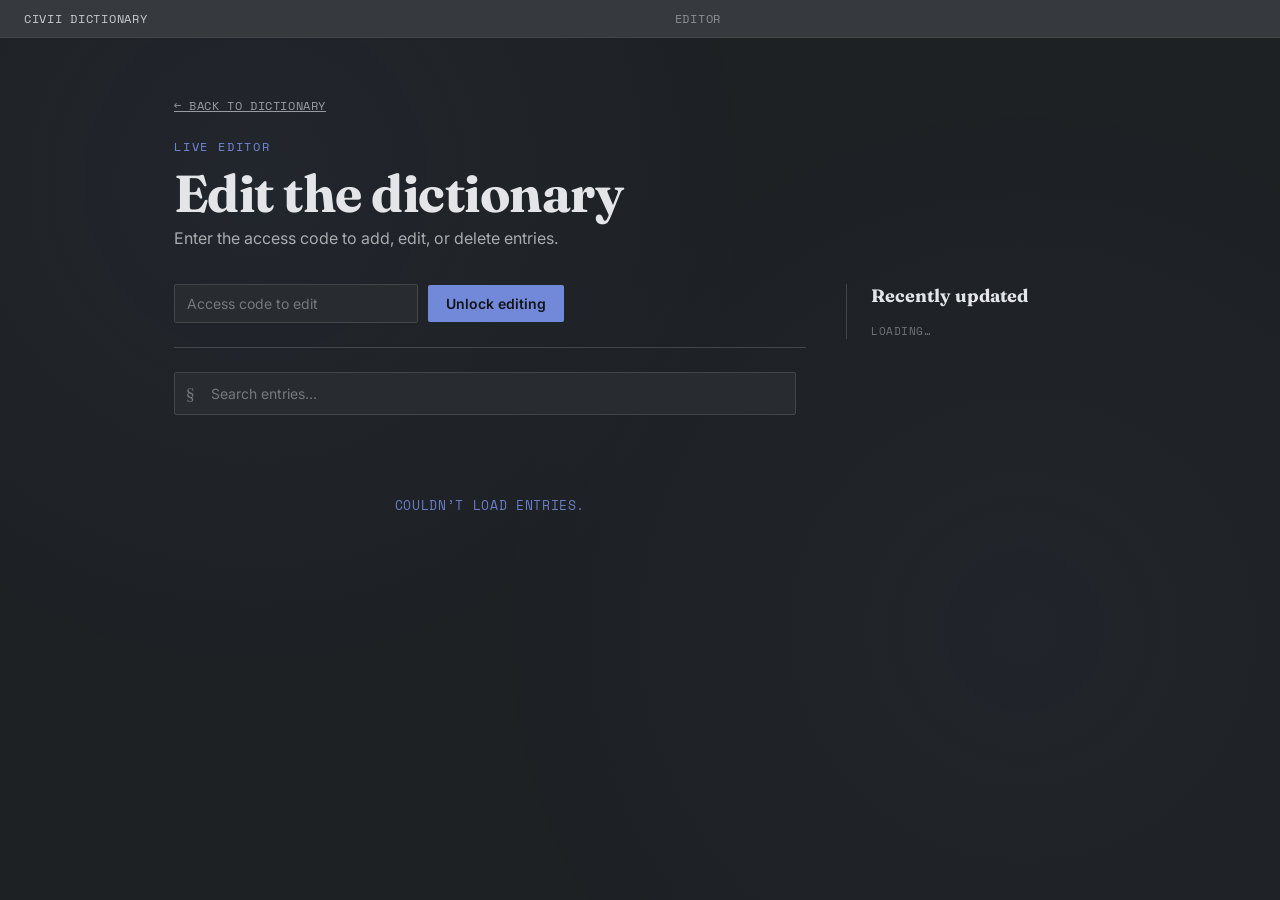
==== commit 6d250406: "Add files via upload" ====
--- a/civii/edit/index.html
+++ b/civii/edit/index.html
@@ -76,7 +76,7 @@
     </div>
 
     <aside class="recent-sidebar">
-      <h2>Recently added</h2>
+      <h2>Recently updated</h2>
       <div id="recentList">
         <div class="recent-empty">Loading…</div>
       </div>
